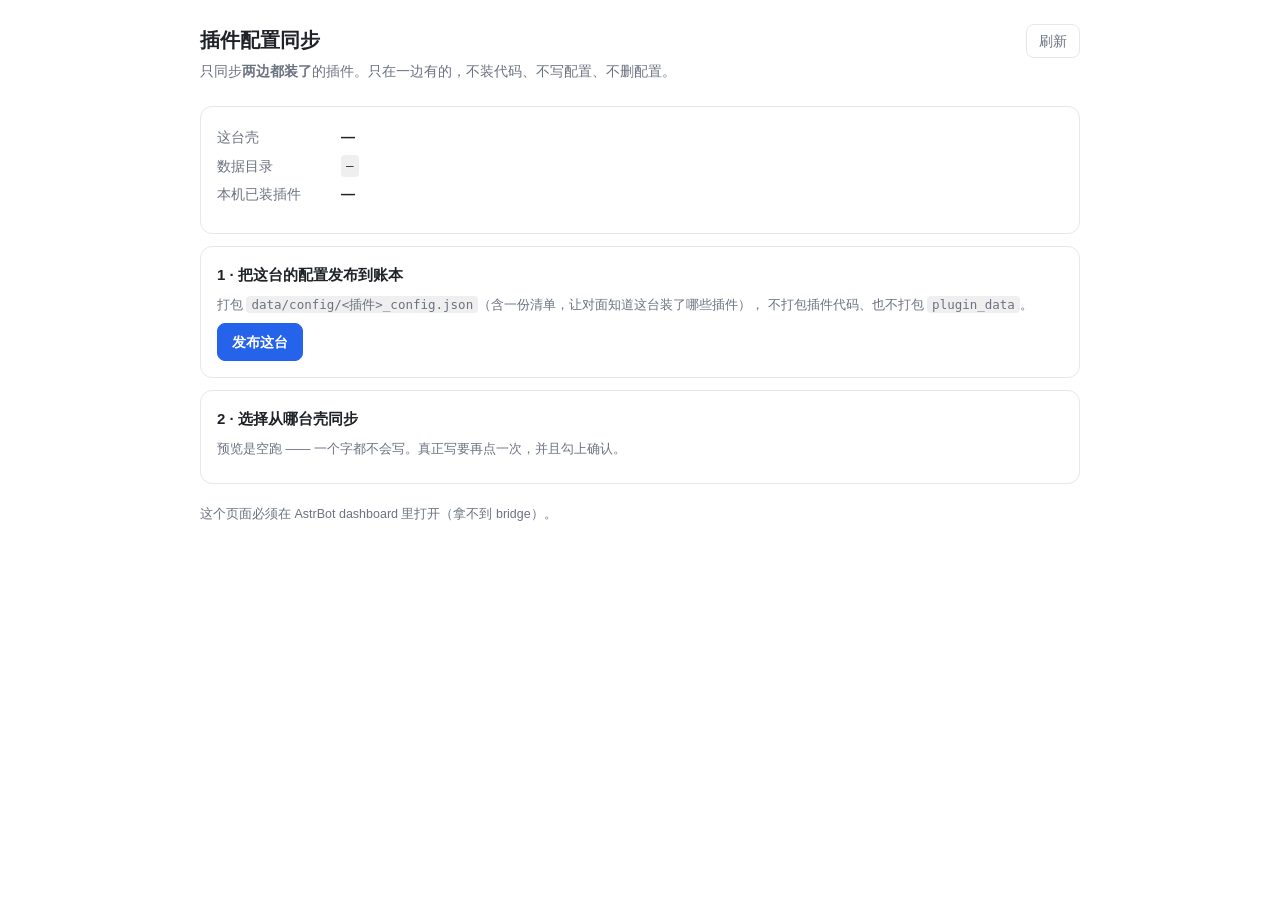
==== plugin/views/sync/index.html @ 6b505a64 "feat(1.3.0): 插件配置同步有了 dashboard 页面 —— 改完点两下就推过去 命令行那版是给脚本和迁徙用的；配置是人在调的东西，所以补一个页面。  页面只用 AstrBot 的三个公" ====
<!doctype html>
<html lang="zh-CN">
  <head>
    <meta charset="utf-8" />
    <meta name="viewport" content="width=device-width, initial-scale=1" />
    <title>Molt · 插件配置同步</title>
    <link rel="stylesheet" href="./style.css" />
  </head>
  <body>
    <main class="wrap">
      <header class="head">
        <div>
          <h1>插件配置同步</h1>
          <p class="sub">
            只同步<strong>两边都装了</strong>的插件。只在一边有的，不装代码、不写配置、不删配置。
          </p>
        </div>
        <button id="refresh" class="ghost" type="button">刷新</button>
      </header>

      <section class="card" id="identity">
        <div class="kv"><span>这台壳</span><b id="shell">—</b></div>
        <div class="kv"><span>数据目录</span><code id="data-dir">—</code></div>
        <div class="kv"><span>本机已装插件</span><b id="plugin-count">—</b></div>
        <p class="hint" id="data-hint"></p>
      </section>

      <section class="card">
        <h2>1 · 把这台的配置发布到账本</h2>
        <p class="hint">
          打包 <code>data/config/&lt;插件&gt;_config.json</code>（含一份清单，让对面知道这台装了哪些插件），
          不打包插件代码、也不打包 <code>plugin_data</code>。
        </p>
        <div class="row">
          <button id="publish" class="primary" type="button">发布这台</button>
          <span class="result" id="publish-result"></span>
        </div>
      </section>

      <section class="card">
        <h2>2 · 选择从哪台壳同步</h2>
        <p class="hint">预览是空跑 —— 一个字都不会写。真正写要再点一次，并且勾上确认。</p>
        <div id="peers" class="peers"></div>
      </section>

      <section class="card" id="preview-card" hidden>
        <h2>3 · 预览：<code id="preview-source"></code></h2>
        <p class="counts" id="counts"></p>
        <div class="table-scroll">
          <table>
            <thead>
              <tr><th>插件</th><th>会怎么处理</th><th>说明</th></tr>
            </thead>
            <tbody id="rows"></tbody>
          </table>
        </div>
        <div class="row apply-row">
          <label class="check">
            <input type="checkbox" id="confirm" />
            <span>我确认覆盖这台机器上的插件配置（旧文件会留 <code>*.molt-before-sync-*</code> 备份）</span>
          </label>
          <button id="apply" class="primary" type="button" disabled>同步过来</button>
          <span class="result" id="apply-result"></span>
        </div>
      </section>

      <p class="foot" id="foot">
        结构差太多的（顶层键几乎不重合）默认跳过 —— 那通常是两边插件版本不同，覆盖过去等于把对方不认识的键塞进去。
      </p>
    </main>
    <script type="module" src="./app.js"></script>
  </body>
</html>
---- plugin/views/sync/style.css ----
:root {
  color-scheme: light dark;
  --bg: #ffffff;
  --fg: #1f2328;
  --muted: #6b7280;
  --line: #e5e7eb;
  --card: #ffffff;
  --accent: #2563eb;
  --accent-fg: #ffffff;
  --warn-bg: #fff7ed;
  --warn-fg: #9a3412;
  --ok-bg: #ecfdf5;
  --ok-fg: #065f46;
  --skip-bg: #fef2f2;
  --skip-fg: #991b1b;
  --code-bg: rgba(127, 127, 127, 0.12);
}

@media (prefers-color-scheme: dark) {
  :root {
    --bg: #0f1115;
    --fg: #e6e8eb;
    --muted: #9aa4b2;
    --line: #262b33;
    --card: #151922;
    --accent: #4c8dff;
    --warn-bg: #2a1f16;
    --warn-fg: #fdba74;
    --ok-bg: #10241c;
    --ok-fg: #6ee7b7;
    --skip-bg: #2a1618;
    --skip-fg: #fca5a5;
  }
}

* { box-sizing: border-box; }

body {
  margin: 0;
  padding: 24px 16px 48px;
  background: var(--bg);
  color: var(--fg);
  font: 14px/1.6 -apple-system, "Segoe UI", "PingFang SC", "Microsoft YaHei", sans-serif;
}

.wrap { max-width: 880px; margin: 0 auto; }

.head {
  display: flex;
  align-items: flex-start;
  justify-content: space-between;
  gap: 16px;
  margin-bottom: 16px;
}

h1 { font-size: 20px; margin: 0 0 4px; }
h2 { font-size: 15px; margin: 0 0 8px; }

.sub, .hint, .foot { color: var(--muted); margin: 0 0 8px; }
.foot { margin-top: 20px; font-size: 12.5px; }
.hint { font-size: 12.5px; }

.card {
  border: 1px solid var(--line);
  border-radius: 12px;
  background: var(--card);
  padding: 16px;
  margin-bottom: 12px;
}

.kv {
  display: flex;
  gap: 12px;
  padding: 3px 0;
}

.kv > span { width: 112px; flex: 0 0 auto; color: var(--muted); }
.kv > b { font-weight: 600; }

code {
  background: var(--code-bg);
  border-radius: 4px;
  padding: 1px 5px;
  font-size: 12.5px;
  word-break: break-all;
}

.row { display: flex; align-items: center; gap: 12px; flex-wrap: wrap; }
.apply-row { margin-top: 14px; }

button {
  border-radius: 8px;
  border: 1px solid var(--line);
  background: var(--card);
  color: var(--fg);
  padding: 7px 14px;
  font: inherit;
  cursor: pointer;
}

button:hover:not(:disabled) { border-color: var(--accent); }
button:disabled { opacity: 0.5; cursor: not-allowed; }

button.primary {
  background: var(--accent);
  border-color: var(--accent);
  color: var(--accent-fg);
  font-weight: 600;
}

button.ghost { padding: 5px 12px; color: var(--muted); }
button.small { padding: 4px 10px; font-size: 12.5px; }

.peers { display: flex; flex-direction: column; gap: 8px; }

.peer {
  display: flex;
  align-items: center;
  justify-content: space-between;
  gap: 12px;
  border: 1px solid var(--line);
  border-radius: 10px;
  padding: 10px 12px;
}

.peer .meta { color: var(--muted); font-size: 12.5px; }
.peer code { font-size: 12.5px; }

.counts { margin: 0 0 10px; color: var(--muted); font-size: 12.5px; }

.table-scroll { overflow-x: auto; }

table { width: 100%; border-collapse: collapse; }

th, td {
  text-align: left;
  padding: 8px 10px;
  border-bottom: 1px solid var(--line);
  vertical-align: top;
}

th { color: var(--muted); font-weight: 600; font-size: 12.5px; }
td:first-child { white-space: nowrap; font-family: ui-monospace, Consolas, monospace; font-size: 12.5px; }

.badge {
  display: inline-block;
  border-radius: 999px;
  padding: 1px 9px;
  font-size: 12px;
  white-space: nowrap;
}

.badge.write { background: var(--warn-bg); color: var(--warn-fg); }
.badge.same { background: var(--ok-bg); color: var(--ok-fg); }
.badge.skip { background: var(--skip-bg); color: var(--skip-fg); }
.badge.plain { background: rgba(127, 127, 127, 0.14); color: var(--muted); }

.check { display: flex; align-items: flex-start; gap: 8px; font-size: 13px; }
.check input { margin-top: 3px; }

.result { font-size: 12.5px; color: var(--muted); }
.result.bad { color: var(--skip-fg); }
.result.good { color: var(--ok-fg); }

.empty { color: var(--muted); font-size: 13px; }
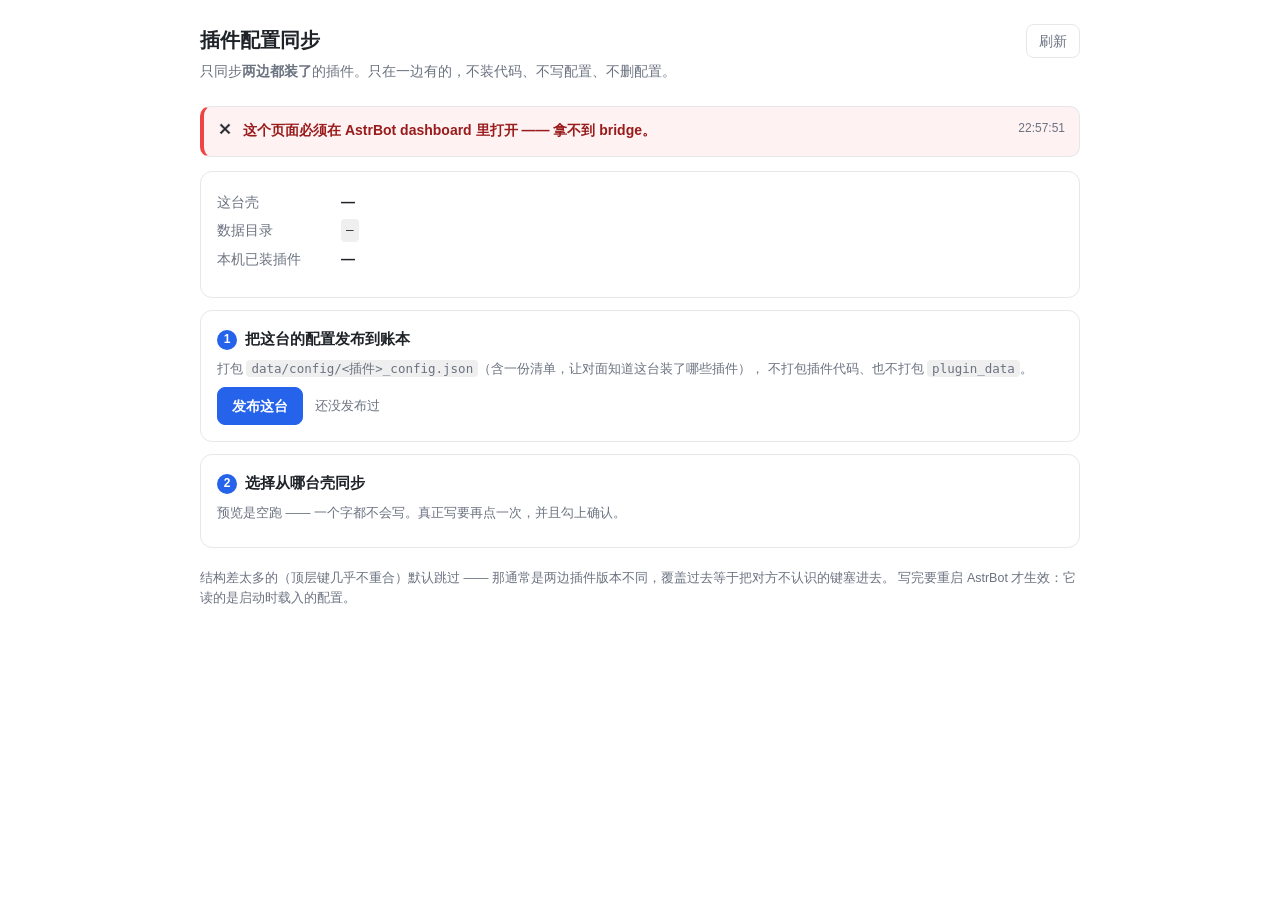
==== commit 1765d39f: "fix(sync-page): 同步按钮的反馈做成看得见的 —— 横幅、进行中、写入清单 主人点了一次说「反馈感不强，我都不知道是不是同步成功了」。三个原因： 结果只写在一个 12.5px 的小字里、" ====
--- a/plugin/views/sync/index.html
+++ b/plugin/views/sync/index.html
@@ -18,6 +18,16 @@
         <button id="refresh" class="ghost" type="button">刷新</button>
       </header>
 
+      <!-- 结果横幅：每个动作结束都在这里留一条，带时间。没有它，页面和没点是一样的。 -->
+      <div id="banner" class="banner idle" role="status" aria-live="polite">
+        <span id="banner-icon" class="banner-icon">•</span>
+        <div class="banner-body">
+          <p id="banner-text">还没有动作。先点下面第 1 步。</p>
+          <p id="banner-detail" class="banner-detail"></p>
+        </div>
+        <time id="banner-time" class="banner-time"></time>
+      </div>
+
       <section class="card" id="identity">
         <div class="kv"><span>这台壳</span><b id="shell">—</b></div>
         <div class="kv"><span>数据目录</span><code id="data-dir">—</code></div>
@@ -26,25 +36,25 @@
       </section>
 
       <section class="card">
-        <h2>1 · 把这台的配置发布到账本</h2>
+        <h2><span class="step">1</span>把这台的配置发布到账本</h2>
         <p class="hint">
           打包 <code>data/config/&lt;插件&gt;_config.json</code>（含一份清单，让对面知道这台装了哪些插件），
           不打包插件代码、也不打包 <code>plugin_data</code>。
         </p>
         <div class="row">
           <button id="publish" class="primary" type="button">发布这台</button>
-          <span class="result" id="publish-result"></span>
+          <span class="result" id="publish-result">还没发布过</span>
         </div>
       </section>
 
       <section class="card">
-        <h2>2 · 选择从哪台壳同步</h2>
+        <h2><span class="step">2</span>选择从哪台壳同步</h2>
         <p class="hint">预览是空跑 —— 一个字都不会写。真正写要再点一次，并且勾上确认。</p>
         <div id="peers" class="peers"></div>
       </section>
 
       <section class="card" id="preview-card" hidden>
-        <h2>3 · 预览：<code id="preview-source"></code></h2>
+        <h2><span class="step">3</span>预览：<code id="preview-source"></code></h2>
         <p class="counts" id="counts"></p>
         <div class="table-scroll">
           <table>
@@ -54,18 +64,29 @@
             <tbody id="rows"></tbody>
           </table>
         </div>
-        <div class="row apply-row">
+
+        <div class="apply-box">
           <label class="check">
             <input type="checkbox" id="confirm" />
             <span>我确认覆盖这台机器上的插件配置（旧文件会留 <code>*.molt-before-sync-*</code> 备份）</span>
           </label>
-          <button id="apply" class="primary" type="button" disabled>同步过来</button>
-          <span class="result" id="apply-result"></span>
+          <div class="row">
+            <button id="apply" class="primary" type="button" disabled>同步过来</button>
+            <span class="result" id="apply-result"></span>
+          </div>
+        </div>
+
+        <!-- 写完之后把"到底写了哪几个"列在这里 —— 表格会刷新成"一样，不用动"，
+             但只有这份清单能回答"刚才那次真的写了吗、写了哪些"。 -->
+        <div id="applied" class="applied" hidden>
+          <p class="applied-title" id="applied-title"></p>
+          <ul id="applied-list" class="applied-list"></ul>
         </div>
       </section>
 
-      <p class="foot" id="foot">
+      <p class="foot">
         结构差太多的（顶层键几乎不重合）默认跳过 —— 那通常是两边插件版本不同，覆盖过去等于把对方不认识的键塞进去。
+        写完要重启 AstrBot 才生效：它读的是启动时载入的配置。
       </p>
     </main>
     <script type="module" src="./app.js"></script>
--- a/plugin/views/sync/style.css
+++ b/plugin/views/sync/style.css
@@ -163,3 +163,81 @@
 .result.good { color: var(--ok-fg); }
 
 .empty { color: var(--muted); font-size: 13px; }
+
+/* ---- 结果横幅（1.3.0 之后加的：每个动作都要留下看得见的一条结论） ---- */
+.banner {
+  display: flex;
+  align-items: flex-start;
+  gap: 10px;
+  border: 1px solid var(--line);
+  border-left-width: 4px;
+  border-radius: 10px;
+  padding: 12px 14px;
+  margin-bottom: 14px;
+  background: var(--card);
+}
+
+.banner-icon {
+  font-size: 15px;
+  line-height: 1.4;
+  flex: 0 0 auto;
+}
+
+.banner-body { flex: 1 1 auto; min-width: 0; }
+.banner-body p { margin: 0; }
+#banner-text { font-weight: 600; }
+.banner-detail { color: var(--muted); font-size: 12.5px; margin-top: 2px !important; }
+.banner-time { color: var(--muted); font-size: 12px; flex: 0 0 auto; font-variant-numeric: tabular-nums; }
+
+.banner.idle { border-left-color: var(--line); }
+.banner.busy { border-left-color: var(--accent); }
+.banner.busy .banner-icon { animation: molt-spin 1.1s linear infinite; display: inline-block; }
+.banner.ok { border-left-color: #10b981; background: var(--ok-bg); }
+.banner.ok #banner-text { color: var(--ok-fg); }
+.banner.bad { border-left-color: #ef4444; background: var(--skip-bg); }
+.banner.bad #banner-text { color: var(--skip-fg); }
+
+@keyframes molt-spin {
+  from { transform: rotate(0deg); }
+  to { transform: rotate(360deg); }
+}
+
+/* 步骤号 */
+.step {
+  display: inline-flex;
+  align-items: center;
+  justify-content: center;
+  width: 20px;
+  height: 20px;
+  margin-right: 8px;
+  border-radius: 999px;
+  background: var(--accent);
+  color: var(--accent-fg);
+  font-size: 12px;
+  font-weight: 700;
+  vertical-align: 1px;
+}
+
+.apply-box {
+  margin-top: 14px;
+  border-top: 1px dashed var(--line);
+  padding-top: 14px;
+}
+
+.apply-box .row { margin-top: 10px; }
+
+/* 预览里"会写"的行给一点底色，扫一眼就知道哪几行会动 */
+tr.row-write td { background: var(--warn-bg); }
+tr.row-write td:first-child { font-weight: 600; }
+
+.applied {
+  margin-top: 14px;
+  border: 1px solid var(--line);
+  border-radius: 10px;
+  padding: 12px 14px;
+  background: var(--ok-bg);
+}
+
+.applied-title { margin: 0 0 6px; color: var(--ok-fg); font-weight: 600; font-size: 13px; }
+.applied-list { margin: 0; padding-left: 20px; font-size: 12.5px; }
+.applied-list li { font-family: ui-monospace, Consolas, monospace; }
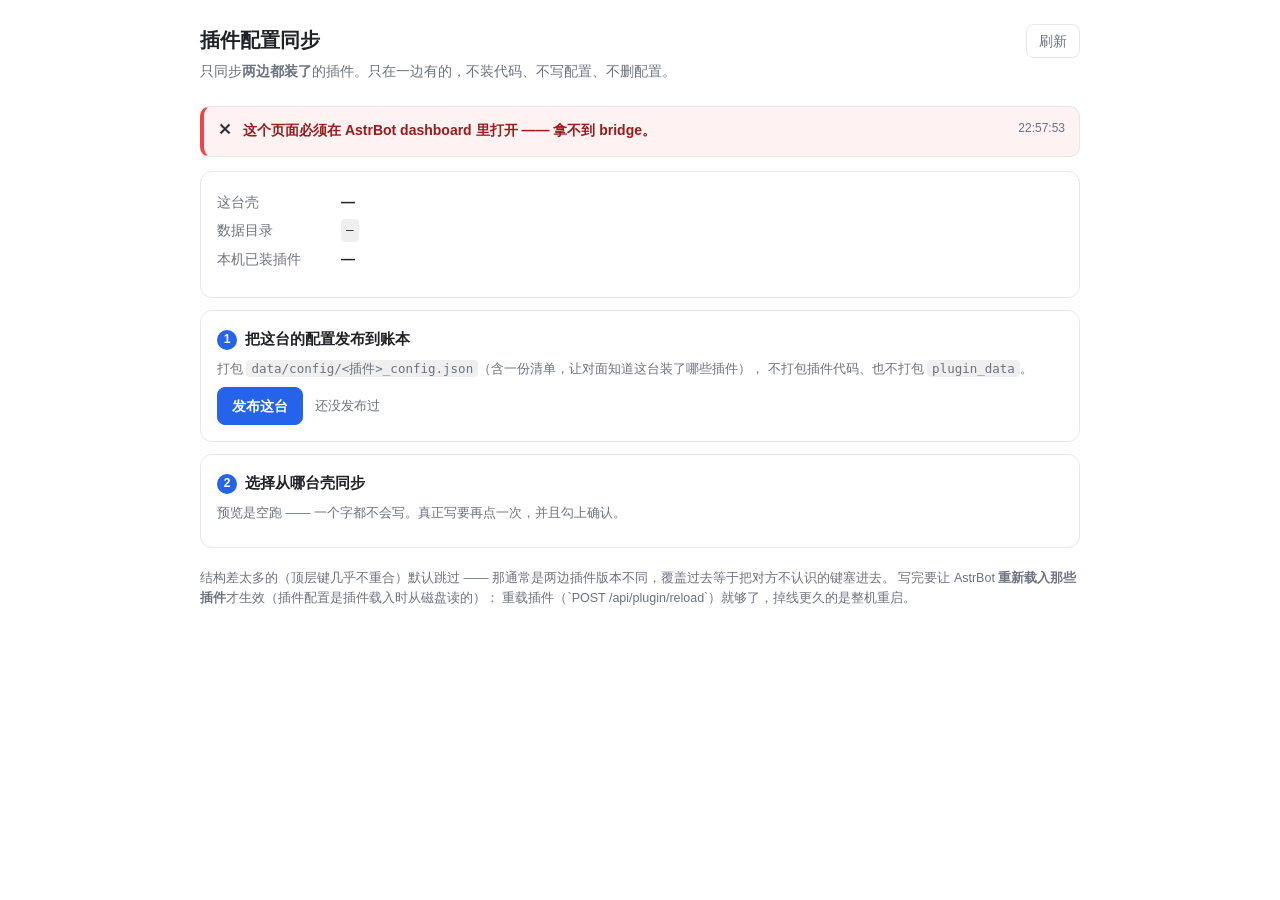
==== commit 4e575811: "docs(1.3.0): 变更记录、面板人工清单、断言审计第二批 主人巡检要求的三件收尾，一次做完：  1. `CHANGELOG.md` —— 这个仓库第一份变更记录。重点是 1.3.0 的    " ====
--- a/plugin/views/sync/index.html
+++ b/plugin/views/sync/index.html
@@ -86,7 +86,8 @@
 
       <p class="foot">
         结构差太多的（顶层键几乎不重合）默认跳过 —— 那通常是两边插件版本不同，覆盖过去等于把对方不认识的键塞进去。
-        写完要重启 AstrBot 才生效：它读的是启动时载入的配置。
+        写完要让 AstrBot <b>重新载入那些插件</b>才生效（插件配置是插件载入时从磁盘读的）：
+        重载插件（`POST /api/plugin/reload`）就够了，掉线更久的是整机重启。
       </p>
     </main>
     <script type="module" src="./app.js"></script>
